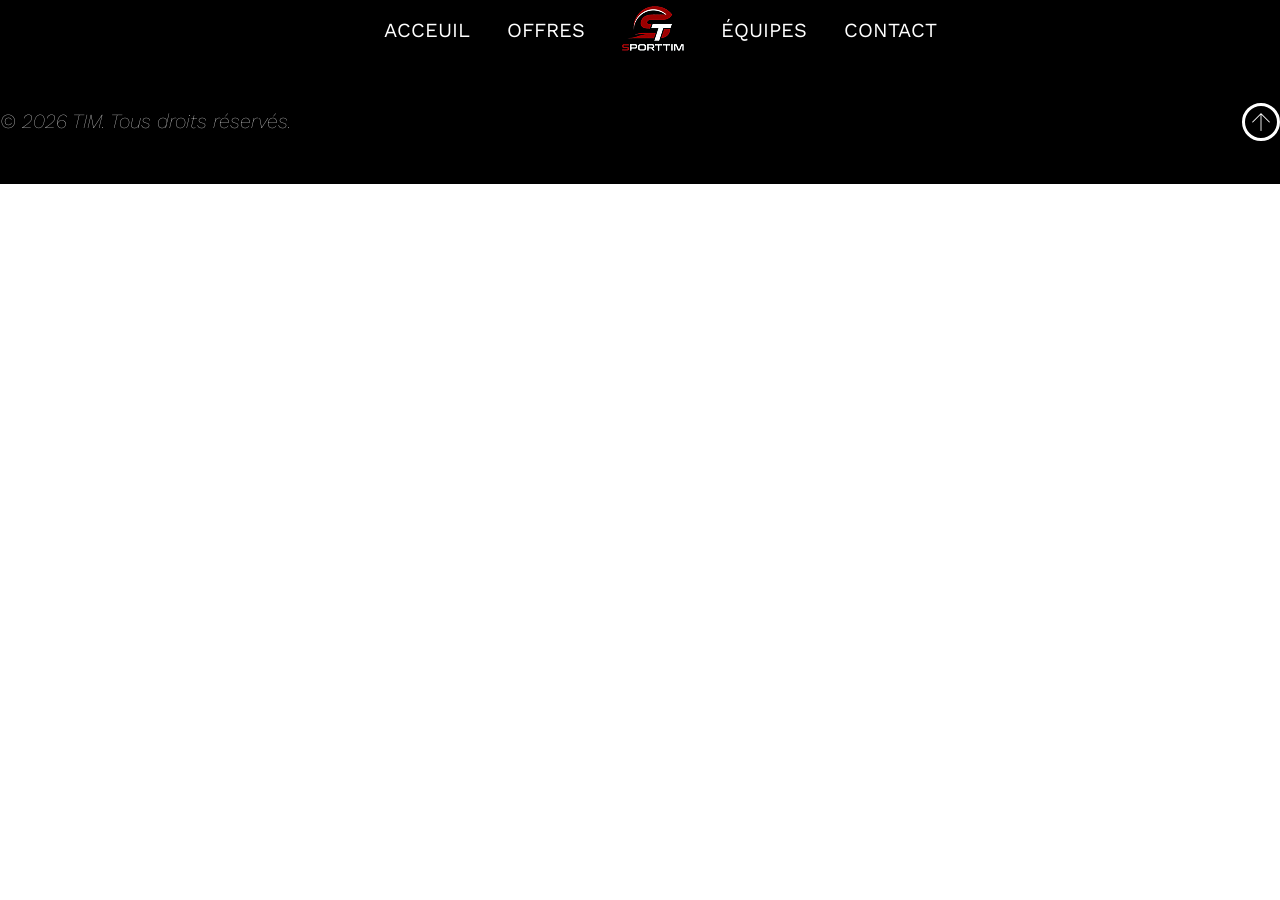
==== fiche-produit.html @ b0b9c746 "Fin css  Acceuil + Création 2 autres pages HTML" ====
<!DOCTYPE html>
<html lang="fr">

<head>
    <meta charset="UTF-8">
    <meta name="viewport" content="width=device-width, initial-scale=1.0">
    <link rel="preconnect" href="https://fonts.googleapis.com">
    <link rel="preconnect" href="https://fonts.gstatic.com" crossorigin>
    <link
        href="https://fonts.googleapis.com/css2?family=Encode+Sans:wght@100..900&family=Work+Sans:ital,wght@0,100..900;1,100..900&display=swap"
        rel="stylesheet">

    <link rel="stylesheet"
        href="https://fonts.googleapis.com/css2?family=Material+Symbols+Outlined:opsz,wght,FILL,GRAD@24,400,0,0" />
    <link rel="stylesheet"
        href="https://fonts.googleapis.com/css2?family=Material+Symbols+Outlined:opsz,wght,FILL,GRAD@24,400,0,0" />
    <link rel="stylesheet" href="css/normalise.css">
    <link rel="stylesheet" href="css/hover-min.css">
    <link rel="stylesheet" href="css/styles.css">

    <script src="js/script.js" defer></script>
    <title>SportTim</title>
</head>

<body id="top">
    <header class="acceuil">
        <div class="wrapper">
            <nav class="main">
                <ul>
                    <li><a href="index.html" class="hvr-underline-from-center">
                            <p>acceuil</p>
                        </a></li>
                    <li><a href="#offres" class="hvr-underline-from-center">
                            <p>offres</p>
                        </a></li>
                    <li><a class="navlogo hvr-grow" href="index.html"><img src="images/Logo.png" alt="logo"></a></li>
                    <li><a href="#team" class="hvr-underline-from-center">
                            <p>équipes</p>
                        </a></li>
                    <li><a href="#localisation" class="hvr-underline-from-center">
                            <p>contact</p>
                        </a></li>
                </ul>
            </nav>
        </div>
    </header>



    <footer class="acceuil">
        <div class="wrapper">
            <p class="p2">© 2026 TIM. Tous droits réservés.</p>
            <a href="#top" class="hvr-grow">
                <span class="material-symbols-outlined">
                    arrow_upward
                </span></a>
        </div>
    </footer>
</body>
---- css/styles.css ----
/************* GÉNÉRAL *************/


html {
    box-sizing: border-box;
}

*,
*::before,
*::after {
    box-sizing: inherit;
}



/************* ELEMENTS *************/

/**--------- BASE ---------**/

body {
    margin: 0px;
}

.wrapper {
    margin: 0 auto;
    max-width: 1319px;
}


/**--------- MISE EN PAGE ---------**/

h1 {
    font: bold 3.125rem "Encode Sans", sans-serif;
    letter-spacing: 5%;
    margin: 0px;
}

h2 {
    font: bold 2.25rem "Work Sans", sans-serif;
    letter-spacing: 3%;
    margin: 0px;
}

h3 {
    font: 600 1.75rem "Work Sans", sans-serif;
    margin: 0px;
}

h4 {
    font: bold 2.5rem "Encode Sans", sans-serif;
    letter-spacing: 5%;
    margin: 0px;
}

h5 {
    font: bold 1.5rem "Work Sans", sans-serif;
    margin: 0px;
}

p {
    font: normal 1.25rem "Work Sans", sans-serif;
    margin: 0px;
}

.p2 {
    font: italic lighter 1.25rem/23.5px "Work Sans", sans-serif;
    margin: 0px;
}

.p3 {
    font: 600 1.5rem "Work Sans", sans-serif;
    margin: 0px !important;
}

.p4 {
    font: 600 1.125rem "Work Sans", sans-serif;
    margin: 0px;
}

.BTstyle1 {
    border: none;
    padding: 0;
    margin: 0;
    cursor: pointer;
    outline: none;
    padding: 10px 30px;
    background-color: #A11E16;
    color: white;
}

.BTstyle2 {
    border: none;
    padding: 0;
    margin: 0;
    cursor: pointer;
    outline: none;
    padding: 15px 40px;
    background-color: #A11E16;
    box-shadow: inset 0 0 0 1px white;
    color: white;
}

.BTstyle3 {
    border: none;
    padding: 0;
    margin: 0;
    cursor: pointer;
    outline: none;
    padding: 5px 10px;
    background-color: #A11E16;
    color: white;
}

.hvr-underline-from-center:hover:before {
    background: white;
    height: 1px;
    bottom: 10px;
    left: 10%;
    right: 10%;
}

.hvr-underline-from-center::before {
    background: white;
    height: 1px;
    bottom: 10px;
}

a {
    color: white;
    text-decoration: none;
}



/************* COMPONENTS *************/


/**--------- COMPONENTS COMMUNS ---------**/

/**---------header----------**/

header {
    background-color: black;
    position: sticky;
    top: 0;
    z-index: 1000;
}

header nav {
    min-height: 60px;
    display: flex;
    justify-content: center;
}

header .hvr-underline-from-center::before {
    background: white;
    height: 1px;
    bottom: 0px;
}

header .hvr-underline-from-center:hover::before {
    background: white;
    height: 1px;
    bottom: 0px;
    left: 0%;
    right: 0%;
}

header ul {
    gap: 37px
}

nav ul {
    list-style: none;
    margin: 0px;
    display: flex;
    align-items: center;
}

nav a {
    color: white;
    text-decoration: none;
}

nav p {
    text-transform: uppercase;
}

/**---------footer----------**/


footer {
    background-color: black;
    color: white;
}

footer .wrapper {
    display: flex;
    justify-content: space-between;
    align-items: center;
    min-height: 124px;
}

footer .material-symbols-outlined {
    border-radius: 100%;
    font-weight: 100;
    font-size: 2rem;
    border: 3px white solid;
}

/**--------- PAGE ACCEUIL----------**/

/**---------hero----------**/

.Ahero {
    background: url(../images/HERO.png) center/cover no-repeat;
}

.Ahero .wrapper {
    display: flex;
    justify-content: flex-end;
    align-items: center;
    height: 1080px;
}

.HinfoBox {
    background-color: rgba(0, 0, 0, 0.8);
    border-radius: 20px;
    color: white;
    padding: 30px;
    max-width: 560px;
}

/**---------section à propos----------**/


.àpropos {
    background-color: #F8F4F4;
    min-height: 334px;
    text-align: center;
}

.àpropos h1 {
    padding-top: 50px;
}

.àpropos p {
    max-width: 633px;
    margin: 22px auto;
}

.àpropos button {
    margin-bottom: 50px;
}

/**---------section team----------**/


.team {
    text-align: center;
    background-color: white;
}

.team h1 {
    margin: 50px 0 11px;
}

.team h3 {
    margin-top: 32px;
}

.team .wrapper>p:first-of-type {
    margin-bottom: 59px;
}

.TeamCardContainer {
    display: flex;
    justify-content: center;
    align-items: center;
    gap: 85px;
    margin-bottom: 50px;
}

.teamImageContainer {
    background:
        url(../images/Produit1.png) center no-repeat,
        radial-gradient(56.12% 56.12% at 50% 50%, #616161 0%, #000 100%);
    border-radius: 100vw;
    padding: 0px;
    cursor: pointer;
    width: 303px;
    height: 303px;

}

.Acardteam {
    background-color: #F8F4F4;
    box-shadow: inset 0 0 0 2px #A11E16;
    padding: 40px 10px;
    border-radius: 20px;
    min-width: 363px;
}

/**---------section produits----------**/


.Aproduits {
    text-align: center;
    background-color: #F8F4F4;
}

.Aproduits h1 {
    padding-top: 50px;
}

.Aproduits h5 {
    margin: 20px 0 0 0;
}

.Aproduits .wrapper>p:first-of-type {
    max-width: 562px;
    margin: 10px auto 23px;
}

.Aproduits .wrapper {
    padding-bottom: 50px;
}

.Aproduits ul {
    gap: 50px;
}

.Aproduits nav p {
    text-transform: capitalize;
}

.Aarticlecontainer {
    display: grid;
    grid-template-columns: 1fr 1fr 1fr 1fr;
    row-gap: 40px;
    column-gap: 69px;
    margin: 38px 0px;
}

.hvr-bounce-in:hover {
    transform: scale(1.1);
}

.Acardproduit {
    background-color: white;
    border-radius: 20px;
    border: #A11E16 2px solid;
    max-width: 275px;
}

.AtextCard {
    color: black;
}

.Acardproduit p {
    margin-bottom: 5px;
}

.Acardimage {
    min-height: 275px;
    background: radial-gradient(56.12% 56.12% at 50% 50%, #616161 0%, #000 100%);
    border-radius: 18px 18px 0 0;
    display: flex;
    justify-content: center;
    align-items: center;
}


/**---------section localisation----------**/


.Alocalisation .material-symbols-outlined {
    color: #A11E16;
    font-size: 50px;
}

.mapBigBox {
    text-align: center;
    background-color: #A11E16;
    color: white;
    margin: 50px 0px;
    border-radius: 20px;
    padding: 50px;
}

.mapettext {
    display: flex;
    justify-content: space-between;
    align-items: center;
    gap: 75px;
    margin: 30px 0px;

}

.mapTextBox {
    background-color: white;
    color: black;
    text-align: left;
    max-height: 623px;
    border: 2px black solid;
    border-radius: 20px;
    padding: 10px 20px;
}

.mapTextBox>h3:first-of-type {
    margin: 20px 0px;
}

.mapTextBox ul {
    padding: 0px;
    margin-top: 20px;
}

.mapTextBox li {
    max-height: 50px;
}
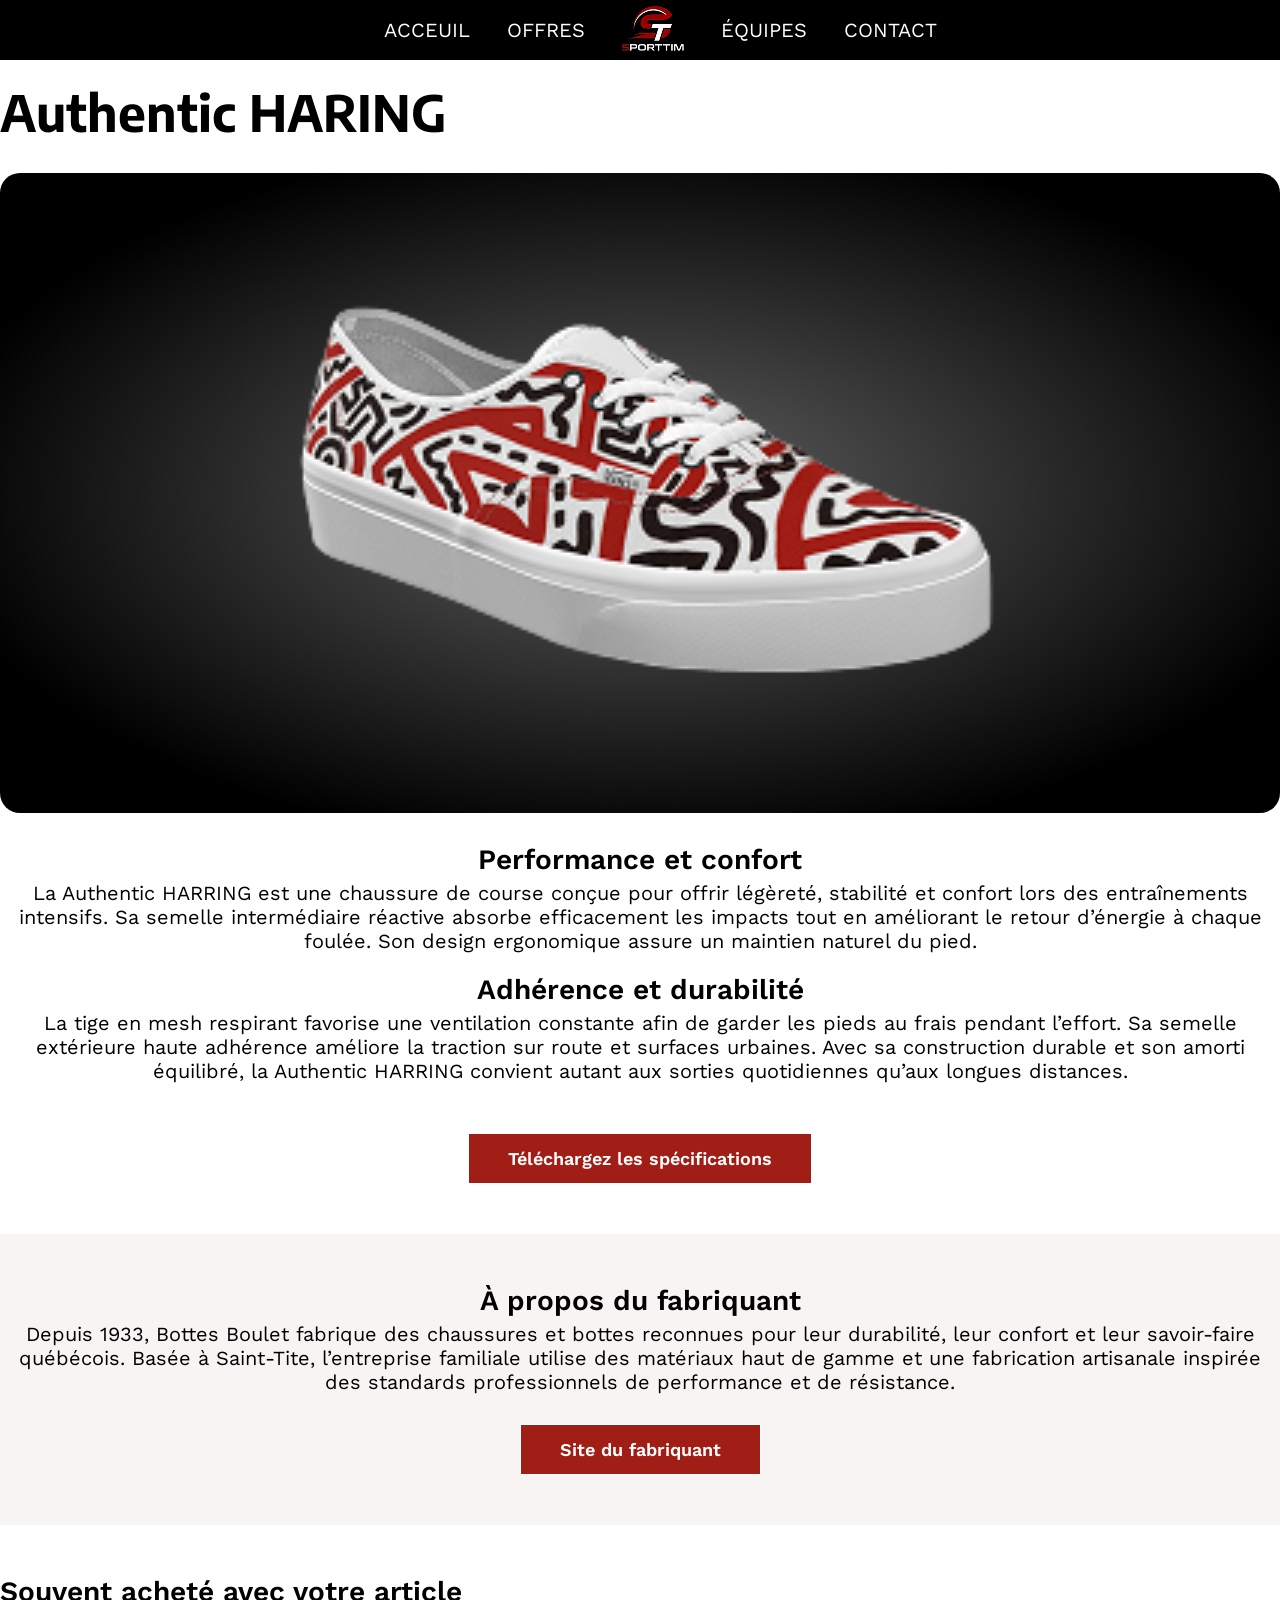
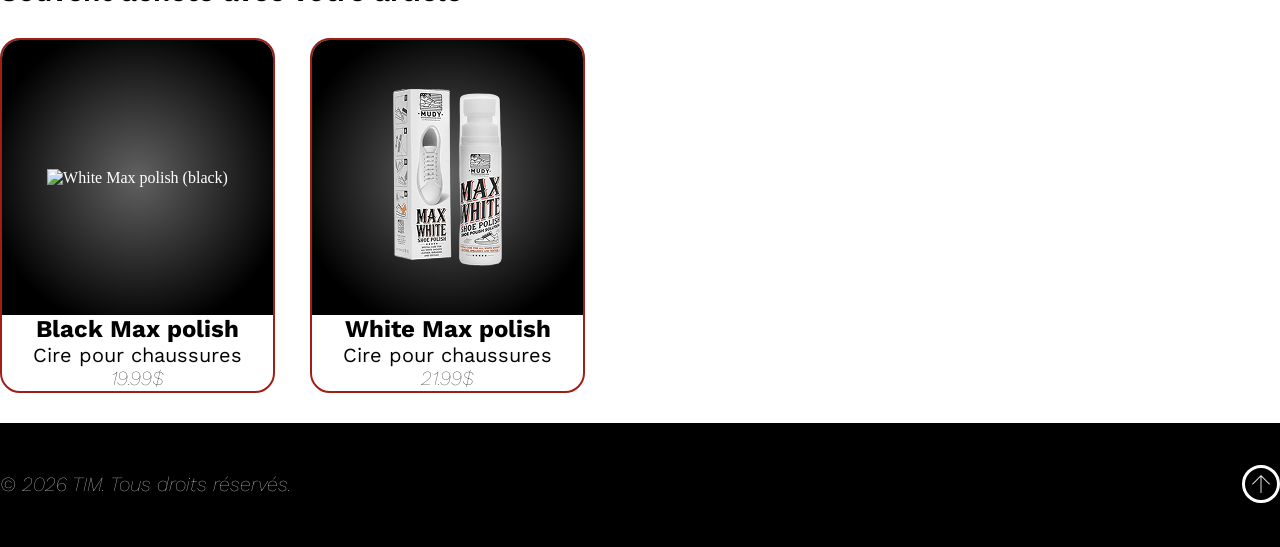
==== commit 4ba8ffa2: "Site fin" ====
--- a/fiche-produit.html
+++ b/fiche-produit.html
@@ -22,7 +22,7 @@
     <title>SportTim</title>
 </head>
 
-<body id="top">
+<body id="top" class="FP">
     <header class="acceuil">
         <div class="wrapper">
             <nav class="main">
@@ -30,14 +30,14 @@
                     <li><a href="index.html" class="hvr-underline-from-center">
                             <p>acceuil</p>
                         </a></li>
-                    <li><a href="#offres" class="hvr-underline-from-center">
+                    <li><a href="liste-articles.html" class="hvr-underline-from-center">
                             <p>offres</p>
                         </a></li>
                     <li><a class="navlogo hvr-grow" href="index.html"><img src="images/Logo.png" alt="logo"></a></li>
-                    <li><a href="#team" class="hvr-underline-from-center">
+                    <li><a href="index.html#team" class="hvr-underline-from-center">
                             <p>équipes</p>
                         </a></li>
-                    <li><a href="#localisation" class="hvr-underline-from-center">
+                    <li><a href="index.html#localisation" class="hvr-underline-from-center">
                             <p>contact</p>
                         </a></li>
                 </ul>
@@ -45,7 +45,114 @@
         </div>
     </header>
 
+    <section class="FPhero">
+        <div class="wrapper">
+            <h1>Authentic HARING</h1>
+            <div class="Pcardimage">
+                <img src="images/Produit4.png" alt="chaussure authentic HARRING">
+            </div>
+            <div class="description">
+                <div>
+                    <h3>Performance et confort</h3>
+                    <p>La Authentic HARRING est une chaussure de course conçue pour offrir légèreté, stabilité et
+                        confort
+                        lors
+                        des entraînements intensifs. Sa semelle intermédiaire réactive absorbe efficacement les impacts
+                        tout
+                        en
+                        améliorant le retour d’énergie à chaque foulée. Son design ergonomique assure un maintien
+                        naturel du
+                        pied.
+                    </p>
+                </div>
 
+                <div>
+                    <h3>Adhérence et durabilité</h3>
+                    <p>La tige en mesh respirant favorise une ventilation constante afin de garder les pieds au frais
+                        pendant
+                        l’effort. Sa semelle extérieure haute adhérence améliore la traction sur route et surfaces
+                        urbaines.
+                        Avec sa construction durable et son amorti équilibré, la Authentic HARRING convient autant aux
+                        sorties
+                        quotidiennes qu’aux longues distances.
+                    </p>
+
+                </div>
+                
+                <a href="pdf/authenticharringspec.pdf" download="Authentic HARRING spec" class="FPbutton">
+                    <button class="BTstyle2 hvr-underline-from-center">
+                        <p class="p4">
+                            Téléchargez les spécifications
+                        </p>
+                    </button>
+                </a>
+            </div>
+        </div>
+
+    </section>
+
+    <section class="FPfabriquant">
+        <div class="wrapper">
+            <h3> À propos du fabriquant</h3>
+
+            <p>Depuis 1933, <a href="https://bouletboots.com/fr/" target="_blank">Bottes Boulet</a> fabrique des
+                chaussures
+                et bottes
+                reconnues pour leur durabilité, leur confort et
+                leur savoir-faire québécois. Basée à Saint-Tite, l’entreprise familiale utilise des matériaux haut de
+                gamme
+                et une fabrication artisanale inspirée des standards professionnels de performance et de résistance.
+            </p>
+            <a href="https://bouletboots.com/fr/" target="_blank" class="FPbutton">
+                <button class="BTstyle2 hvr-underline-from-center">
+                    <p class="p4">
+                        Site du fabriquant
+                    </p>
+                </button>
+            </a>
+        </div>
+
+    </section>
+
+    <section class="FPrecommendations">
+        <div class="wrapper">
+            <h3>Souvent acheté avec votre article</h3>
+
+            <div class="cardcontainer">
+                <a href="fiche-produit.html" class="hvr-bounce-in">
+                    <article class="cardproduit">
+                        <div class="Pcardimage">
+                            <img src="images/Produit7.png" alt="White Max polish (black)">
+                        </div>
+                        <div class="PtextCard">
+                            <h5>Black Max polish</h5>
+                            <p>Cire pour chaussures</p>
+                            <p class="p2">19.99$</p>
+                        </div>
+                    </article>
+                </a>
+
+
+
+
+                <a href="fiche-produit.html" class="hvr-bounce-in">
+                    <article class="cardproduit">
+                        <div class="Pcardimage">
+                            <img src="images/Produit8.png" alt="White Max polish">
+                        </div>
+                        <div class="PtextCard">
+                            <h5>White Max polish</h5>
+                            <p>Cire pour chaussures</p>
+                            <p class="p2">21.99$</p>
+                        </div>
+                    </article>
+                </a>
+            </div>
+
+        </div>
+
+
+    </section>
 
     <footer class="acceuil">
         <div class="wrapper">
--- a/css/styles.css
+++ b/css/styles.css
@@ -281,25 +281,31 @@
     margin-bottom: 50px;
 }
 
+.Acardteam {
+    background-color: #F8F4F4;
+    box-shadow: inset 0 0 0 2px #A11E16;
+    padding: 40px 10px;
+    border-radius: 20px;
+    min-width: 363px;
+    display: flex;
+    flex-direction: column;
+    align-items: center;
+}
+
 .teamImageContainer {
     background:
-        url(../images/Produit1.png) center no-repeat,
         radial-gradient(56.12% 56.12% at 50% 50%, #616161 0%, #000 100%);
     border-radius: 100vw;
     padding: 0px;
     cursor: pointer;
     width: 303px;
     height: 303px;
-
-}
-
-.Acardteam {
-    background-color: #F8F4F4;
-    box-shadow: inset 0 0 0 2px #A11E16;
-    padding: 40px 10px;
-    border-radius: 20px;
-    min-width: 363px;
-}
+    display: flex;
+    justify-content: center;
+    align-items: center;
+
+}
+
 
 /**---------section produits----------**/
 
@@ -346,22 +352,24 @@
     transform: scale(1.1);
 }
 
-.Acardproduit {
+.cardproduit {
     background-color: white;
     border-radius: 20px;
     border: #A11E16 2px solid;
     max-width: 275px;
-}
-
-.AtextCard {
+    min-width: 275px;
+    text-align: center;
+}
+
+.Pcardproduit p {
+    margin-bottom: 5px;
+}
+
+.PtextCard {
     color: black;
 }
 
-.Acardproduit p {
-    margin-bottom: 5px;
-}
-
-.Acardimage {
+.Pcardimage {
     min-height: 275px;
     background: radial-gradient(56.12% 56.12% at 50% 50%, #616161 0%, #000 100%);
     border-radius: 18px 18px 0 0;
@@ -374,9 +382,8 @@
 /**---------section localisation----------**/
 
 
-.Alocalisation .material-symbols-outlined {
-    color: #A11E16;
-    font-size: 50px;
+.Alocalisation ul{
+    gap: 30px;
 }
 
 .mapBigBox {
@@ -418,4 +425,156 @@
 
 .mapTextBox li {
     max-height: 50px;
+}
+
+/**--------- PAGE LISTE DES ARTICLES----------**/
+
+
+/**--------- Section Produits mis en avant ----------**/
+
+.LAhero {
+    text-align: center;
+    background-color: #F8F4F4;
+}
+
+.LAresizer {
+    display: flex;
+    justify-content: flex-start;
+}
+
+.LAhero h1{
+    text-align: start;
+    padding: 30px 0px;
+}
+
+.LAhero .wrapper a {
+    display: flex;
+    justify-content: flex-start;
+}
+
+.LAHContainer {
+    display: flex;
+    justify-content: flex-start;
+    background-color: #F8F4F4;
+    border-radius: 20px;
+    border: #A11E16 2px solid;
+    margin-bottom: 50px;
+}
+
+.Hcardproduit {
+    min-height: 325px;
+    background: radial-gradient(56.12% 56.12% at 50% 50%, #616161 0%, #000 100%);
+    border-radius: 18px 0px 0px 18px;
+    display: flex;
+    justify-content: center;
+    align-items: center;
+    aspect-ratio: 1 / 1;
+}
+
+.Hcardproduit img{
+    transform: scale(1.4);
+}
+
+.LAHinfoBox {
+    background-color: rgba(0, 0, 0, 0.8);
+    border-radius: 0px 18px 18px 0px;
+    color: white;
+    padding: 50px;
+    display: flex;
+    justify-content: center;
+    align-items: center;
+    flex-direction: column;
+}
+
+
+/**--------- Section Produits liste ----------**/
+
+.LAproduits {
+    text-align: center;
+    background-color: white;
+}
+
+.LAproduits h1{
+    margin: 40px 0px;
+}
+
+.LAarticlecontainer {
+    display: grid;
+    grid-template-columns: 1fr 1fr 1fr;
+    row-gap: 40px;
+    column-gap: 69px;
+    margin-bottom: 50px;
+}
+
+.LAPtextCard {
+    color: black;
+    background-color: #F8F4F4;
+    border-radius: 0px 0px 18px 18px;
+}
+
+
+
+/**--------- PAGE FICHE-PRODUIT----------**/
+
+.FP h3{
+    margin-bottom: 5px;
+}
+
+
+/**--------- Section hero ----------**/
+
+.FPhero{
+    padding: 20px 0 50px;
+}
+
+.FPhero img{
+    scale: 3;
+    aspect-ratio: 275/129;
+}
+
+.FPhero .Pcardimage{
+    aspect-ratio: 1/0.5;
+    border-radius: 20px;
+    margin: 30px 0px 30px;
+}
+
+.FPbutton{
+    display: flex;
+    justify-content: center;
+    margin: 30px 0 0;
+}
+
+.description{
+    display: flex;
+    flex-direction: column;
+    gap: 20px;
+    text-align: center;
+}
+
+/**--------- Section fabriquant ----------**/
+
+.FPfabriquant{
+    padding: 50px 0;
+    background-color: #F8F4F4;
+    text-align: center;
+}
+.FPfabriquant a{
+    color: black;
+}
+
+/**--------- Section recommendations ----------**/
+
+.FPrecommendations{
+    text-align: left;
+}
+
+.FPrecommendations h3{
+    margin: 50px 0px 30px;
+}
+
+.FPrecommendations .cardcontainer{
+    display: flex;
+    justify-content: flex-start;
+    gap: 35px;
+    margin-bottom: 30px;
 }
